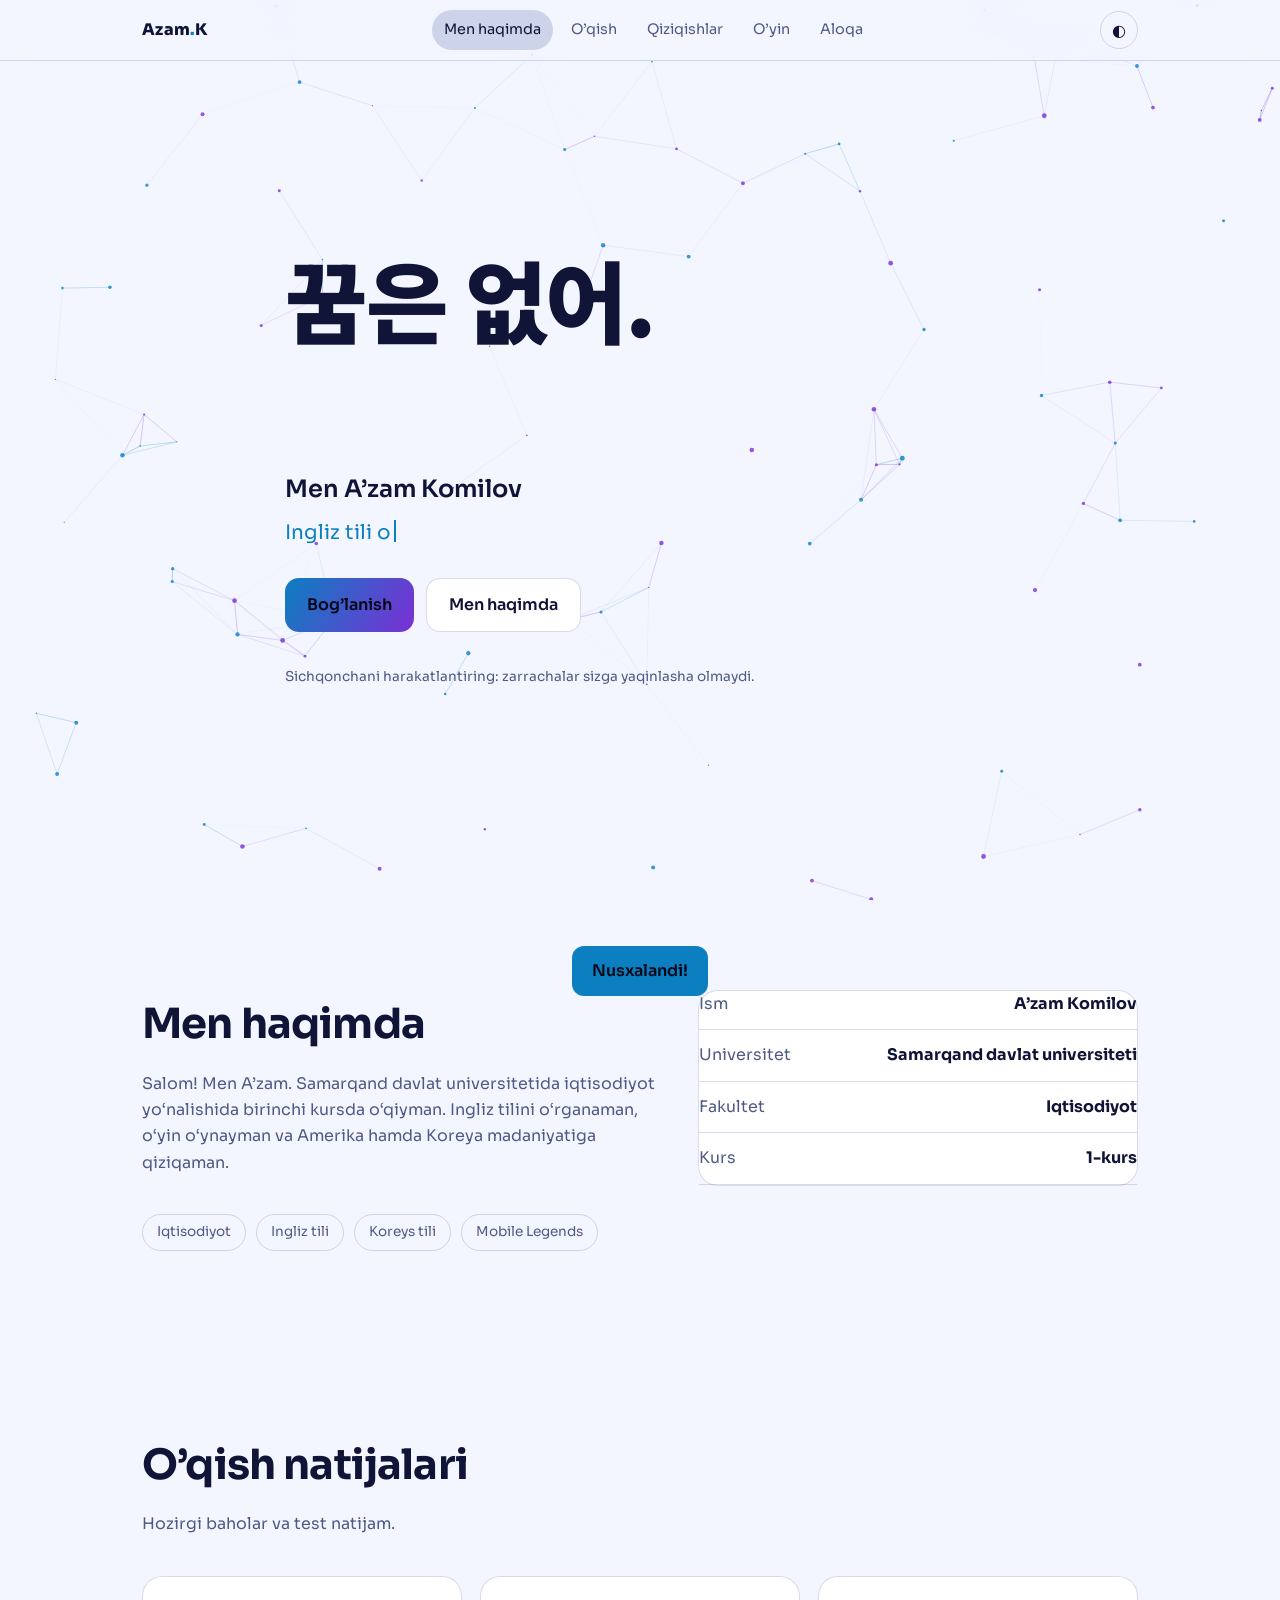
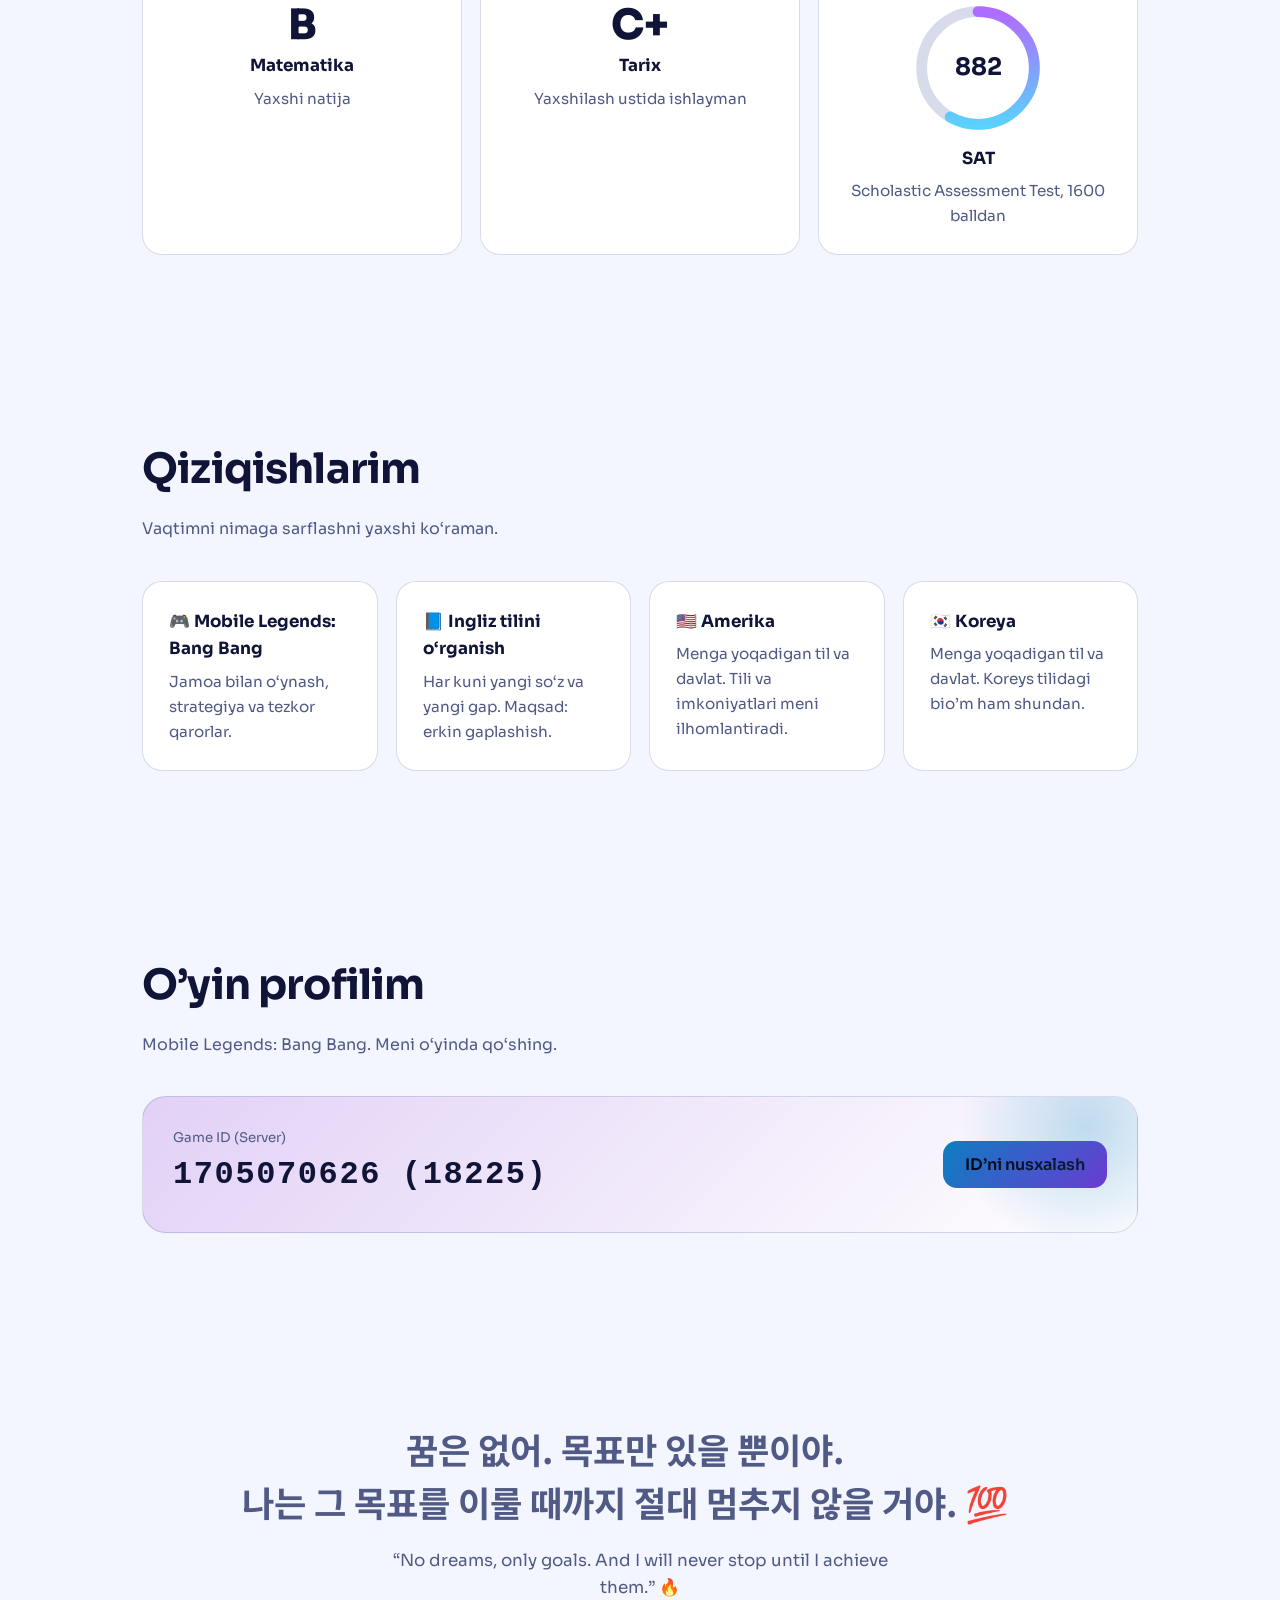
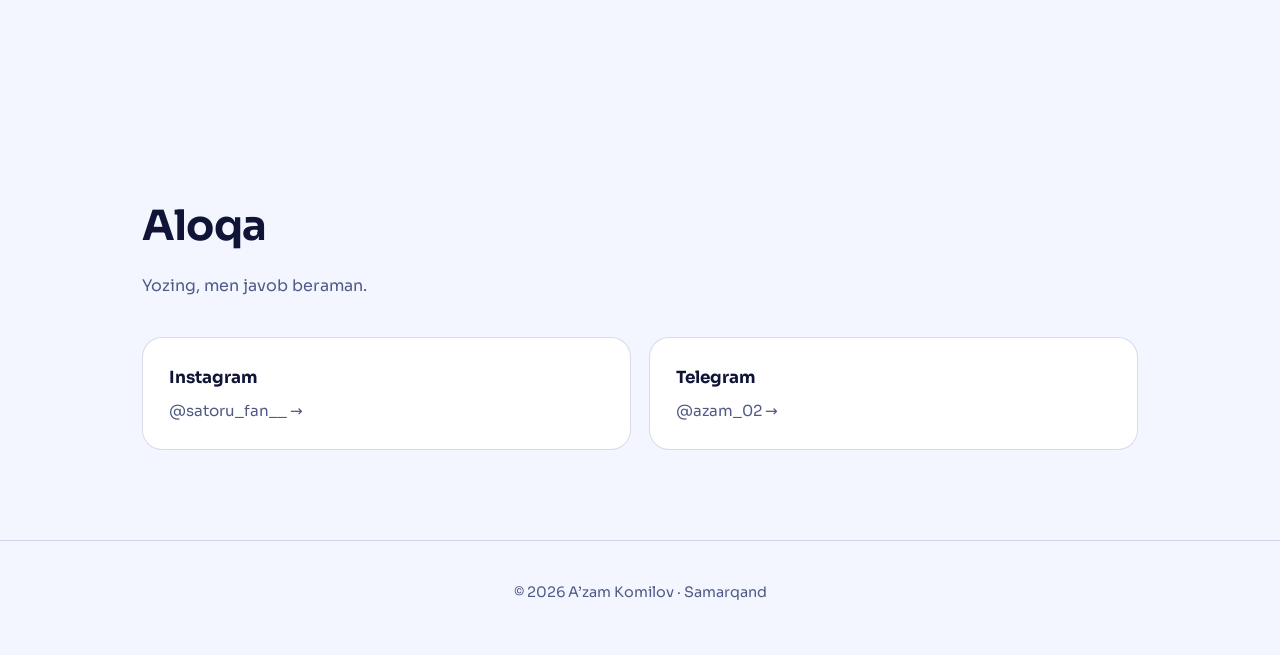
==== index.html @ aeefee1c "yangilandi" ====
<!DOCTYPE html>
<html lang="uz">
<head>
<meta charset="UTF-8">
<meta name="viewport" content="width=device-width, initial-scale=1, viewport-fit=cover">
<meta name="description" content="Portfolio website. Azam ismli shaxsh uchun">
<meta name="keywords" content="Azam uz, Azam, Portfolio.">
<meta name="author" content="Toirov Asadbek">
<title>A’zam Komilov</title>
<link href="https://fonts.googleapis.com/css2?family=Sora:wght@400;600;800&family=Noto+Sans+KR:wght@400;700;900&display=swap" rel="stylesheet">
<link rel="stylesheet" href="style.css">
</head>
<body>
<canvas id="bg" aria-hidden="true"></canvas>

<nav>
  <div class="wrap">
    <a href="#top" class="logo">Azam<i>.</i>K</a>
    <div class="links" id="links">
      <a href="#about">Men haqimda</a>
      <a href="#study">O’qish</a>
      <a href="#interests">Qiziqishlar</a>
      <a href="#game">O’yin</a>
      <a href="#contact">Aloqa</a>
    </div>
    <div>
      <button class="icon-btn" id="theme" aria-label="Mavzuni almashtirish">◐</button>
      <button class="icon-btn burger" id="burger" aria-label="Menyu">☰</button>
    </div>
  </div>
</nav>

<header id="top" class="hero">
  <div class="wrap">
    <h1 class="kr" id="krTitle" aria-label="꿈은 없어. 목표만 있을 뿐이야.">꿈은 없어.<br><span class="goal">목표만 있을 뿐이야.</span></h1>
    <p class="name">Men A’zam Komilov</p>
    <p class="typed" id="typed"></p>
    <div class="btns">
      <a class="btn main" href="#contact">Bog’lanish</a>
      <a class="btn" href="#about">Men haqimda</a>
    </div>
    <p class="hint">Sichqonchani harakatlantiring: zarrachalar sizga yaqinlasha olmaydi.</p>
  </div>
</header>

<main>
<section id="about">
  <div class="wrap about">
    <div class="rv">
      <h2>Men haqimda</h2>
      <p class="lead">Salom! Men A’zam. Samarqand davlat universitetida iqtisodiyot yo‘nalishida birinchi kursda o‘qiyman. Ingliz tilini o‘rganaman, o‘yin o‘ynayman va Amerika hamda Koreya madaniyatiga qiziqaman.</p>
      <div class="tags"><span class="tag">Iqtisodiyot</span><span class="tag">Ingliz tili</span><span class="tag">Koreys tili</span><span class="tag">Mobile Legends</span></div>
    </div>
    <ul class="facts card rv">
      <li><span>Ism</span><b>A’zam Komilov</b></li>
      <li><span>Universitet</span><b>Samarqand davlat universiteti</b></li>
      <li><span>Fakultet</span><b>Iqtisodiyot</b></li>
      <li><span>Kurs</span><b>1-kurs</b></li>
    </ul>
  </div>
</section>

<section id="study">
  <div class="wrap">
    <h2 class="rv">O’qish natijalari</h2>
    <p class="lead rv">Hozirgi baholar va test natijam.</p>
    <div class="grid">
      <div class="card tilt rv center"><div class="big">B</div><h3>Matematika</h3><p>Yaxshi natija</p></div>
      <div class="card tilt rv center"><div class="big">C+</div><h3>Tarix</h3><p>Yaxshilash ustida ishlayman</p></div>
      <div class="card tilt rv center">
        <div class="ring" id="ring" data-val="930" data-max="1600">
          <svg width="130" height="130" viewBox="0 0 120 120"><defs><linearGradient id="g"><stop offset="0" stop-color="#5ad1ff"/><stop offset="1" stop-color="#b06bff"/></linearGradient></defs><circle class="tr" cx="60" cy="60" r="52"/><circle class="pr" cx="60" cy="60" r="52"/></svg>
          <b id="satNum">0</b>
        </div>
        <h3>SAT</h3><p>Scholastic Assessment Test, 1600 balldan</p>
      </div>
    </div>
  </div>
</section>

<section id="interests">
  <div class="wrap">
    <h2 class="rv">Qiziqishlarim</h2>
    <p class="lead rv">Vaqtimni nimaga sarflashni yaxshi ko‘raman.</p>
    <div class="grid">
      <div class="card tilt rv"><h3>🎮 Mobile Legends: Bang Bang</h3><p>Jamoa bilan o‘ynash, strategiya va tezkor qarorlar.</p></div>
      <div class="card tilt rv"><h3>📘 Ingliz tilini o‘rganish</h3><p>Har kuni yangi so‘z va yangi gap. Maqsad: erkin gaplashish.</p></div>
      <div class="card tilt rv"><h3>🇺🇸 Amerika</h3><p>Menga yoqadigan til va davlat. Tili va imkoniyatlari meni ilhomlantiradi.</p></div>
      <div class="card tilt rv"><h3>🇰🇷 Koreya</h3><p>Menga yoqadigan til va davlat. Koreys tilidagi bio’m ham shundan.</p></div>
    </div>
  </div>
</section>

<section id="game">
  <div class="wrap">
    <h2 class="rv">O’yin profilim</h2>
    <p class="lead rv">Mobile Legends: Bang Bang. Meni o‘yinda qo‘shing.</p>
    <div class="game rv">
      <div><small>Game ID (Server)</small><code>1705070626 (18225)</code></div>
      <button class="btn main" id="copy">ID’ni nusxalash</button>
    </div>
  </div>
</section>

<section class="quote">
  <div class="wrap rv">
    <p class="kr">꿈은 없어. 목표만 있을 뿐이야.<br>나는 그 목표를 이룰 때까지 절대 멈추지 않을 거야. 💯</p>
    <p>“No dreams, only goals. And I will never stop until I achieve them.” 🔥</p>
  </div>
</section>

<section id="contact" class="contact">
  <div class="wrap">
    <h2 class="rv">Aloqa</h2>
    <p class="lead rv">Yozing, men javob beraman.</p>
    <div class="grid">
      <a class="card tilt rv" href="https://instagram.com/satoru_fan__" target="_blank" rel="noopener"><h3>Instagram</h3><p>@satoru_fan__ <span class="arrow">→</span></p></a>
      <a class="card tilt rv" href="https://t.me/azam_02" target="_blank" rel="noopener"><h3>Telegram</h3><p>@azam_02 <span class="arrow">→</span></p></a>
    </div>
  </div>
</section>
</main>

<footer>© 2026 A’zam Komilov · Samarqand</footer>
<div id="toast" role="status">Nusxalandi!</div>

<script src="script.js"></script>
</body>
</html>
---- style.css ----
:root{
  --bg:#07081a; --surface:#10122b; --line:rgba(140,170,255,.18);
  --text:#eef2ff; --muted:#9aa3c7; --eye:#5ad1ff; --purple:#b06bff;
  --font:'Sora',system-ui,-apple-system,'Segoe UI',sans-serif;
  --kr:'Noto Sans KR','Malgun Gothic','Apple SD Gothic Neo',sans-serif;
}
@media (prefers-color-scheme:light){
  :root:not([data-theme="dark"]){--bg:#f3f6ff;--surface:#ffffff;--line:rgba(40,60,140,.18);--text:#101437;--muted:#505a85;--eye:#0b7fc0;--purple:#7b2fd6}
}
:root[data-theme="light"]{--bg:#f3f6ff;--surface:#ffffff;--line:rgba(40,60,140,.18);--text:#101437;--muted:#505a85;--eye:#0b7fc0;--purple:#7b2fd6}
:root{box-sizing:border-box;padding-top:env(safe-area-inset-top,0px);padding-bottom:env(safe-area-inset-bottom,0px)}
html{scroll-behavior:smooth;scroll-padding-top:calc(env(safe-area-inset-top,0px) + 70px)}
*,*::before,*::after{box-sizing:inherit}
body{margin:0;background:var(--bg);color:var(--text);font-family:var(--font);line-height:1.65;overflow-x:hidden}
a{color:inherit;text-decoration:none}
:focus-visible{outline:2px solid var(--eye);outline-offset:3px}
#bg{position:fixed;inset:0;width:100%;height:100%;z-index:0;pointer-events:none}
main,header,footer{position:relative;z-index:1}
.wrap{max-width:1040px;margin:0 auto;padding:0 22px}

/* nav */
body::before{content:"";position:fixed;inset:0 0 auto;height:env(safe-area-inset-top,0px);background:var(--bg);z-index:19}
nav{position:fixed;top:env(safe-area-inset-top,0px);left:0;right:0;z-index:20;backdrop-filter:blur(14px);background:color-mix(in srgb,var(--bg) 70%,transparent);border-bottom:1px solid var(--line)}
nav .wrap{display:flex;align-items:center;justify-content:space-between;height:60px}
.logo{font-weight:800;letter-spacing:.02em}
.logo i{font-style:normal;color:var(--eye)}
.links{display:flex;gap:6px;align-items:center}
.links a{padding:8px 12px;border-radius:99px;color:var(--muted);font-size:.9rem;transition:.25s}
.links a:hover,.links a.on{color:var(--text);background:var(--line)}
.icon-btn{border:1px solid var(--line);background:transparent;color:var(--text);border-radius:99px;width:38px;height:38px;cursor:pointer;font-size:1rem}
.burger{display:none}
@media(max-width:760px){
  .burger{display:inline-block}
  .links{position:absolute;top:60px;left:0;right:0;flex-direction:column;align-items:stretch;padding:10px 22px 18px;background:var(--bg);border-bottom:1px solid var(--line);transform:translateY(-130%);transition:transform .35s ease;z-index:-1}
  .links.open{transform:none}
  .links a{padding:12px}
}

/* hero */
.hero{min-height:100svh;display:grid;align-items:center;padding:110px 0 60px}
.hero .kr{font-family:var(--kr);font-weight:900;font-size:clamp(2.2rem,8.5vw,5.6rem);line-height:1.12;margin:0 0 22px;letter-spacing:-.02em}
.hero .kr span{display:inline-block;opacity:0;transform:translateY(40px) rotate(6deg);animation:drop .8s cubic-bezier(.2,.8,.2,1) forwards}
@keyframes drop{to{opacity:1;transform:none}}
.kr .goal{background:linear-gradient(90deg,var(--eye),var(--purple));-webkit-background-clip:text;background-clip:text;color:transparent}
.name{font-size:clamp(1.1rem,3vw,1.5rem);font-weight:600;margin:0}
.typed{color:var(--eye);min-height:1.8em;font-size:clamp(1rem,2.6vw,1.25rem);margin:6px 0 26px}
.typed::after{content:"";display:inline-block;width:2px;height:1.1em;background:var(--eye);margin-left:3px;vertical-align:-3px;animation:blink 1s steps(1) infinite}
@keyframes blink{50%{opacity:0}}
.btns{display:flex;flex-wrap:wrap;gap:12px}
.btn{display:inline-flex;align-items:center;gap:8px;padding:13px 22px;border-radius:14px;font-weight:600;border:1px solid var(--line);transition:transform .25s,box-shadow .25s;cursor:pointer;font-family:inherit;font-size:1rem;color:var(--text);background:var(--surface)}
.btn.main{background:linear-gradient(120deg,var(--eye),var(--purple));color:#07081a;border:0}
.btn:hover{transform:translateY(-3px);box-shadow:0 10px 30px -8px var(--purple)}
.hint{margin-top:34px;color:var(--muted);font-size:.85rem}

/* sections */
section{padding:90px 0}
h2{font-size:clamp(1.7rem,4.5vw,2.6rem);margin:0 0 12px;letter-spacing:-.02em}
.lead{color:var(--muted);max-width:60ch;margin:0 0 38px}
.grid{display:grid;gap:18px;grid-template-columns:repeat(auto-fit,minmax(230px,1fr))}
.card{background:var(--surface);border:1px solid var(--line);border-radius:20px;padding:26px;transition:transform .15s ease,border-color .3s;transform-style:preserve-3d}
.card:hover{border-color:var(--eye)}
.card h3{margin:0 0 6px;font-size:1.05rem}
.card p{margin:0;color:var(--muted);font-size:.95rem}
.big{font-size:2.6rem;font-weight:800;line-height:1.1;margin-bottom:4px}
.ring{width:130px;height:130px;position:relative;margin:0 auto 12px}
.ring svg{transform:rotate(-90deg)}
.ring circle{fill:none;stroke-width:10;stroke-linecap:round}
.ring .tr{stroke:var(--line)}
.ring .pr{stroke:url(#g);stroke-dasharray:326.7;stroke-dashoffset:326.7;transition:stroke-dashoffset 1.8s cubic-bezier(.2,.8,.2,1)}
.ring b{position:absolute;inset:0;display:grid;place-items:center;font-size:1.5rem}
.center{text-align:center}

.about{display:grid;gap:28px;grid-template-columns:1.2fr 1fr;align-items:start}
@media(max-width:820px){.about{grid-template-columns:1fr}}
.facts{list-style:none;padding:0;margin:0;display:grid;gap:12px}
.facts li{display:flex;justify-content:space-between;gap:14px;padding-bottom:12px;border-bottom:1px solid var(--line)}
.facts span{color:var(--muted)}
.facts b{text-align:right}

.tags{display:flex;flex-wrap:wrap;gap:10px;margin-top:14px}
.tag{padding:6px 14px;border-radius:99px;border:1px solid var(--line);font-size:.85rem;color:var(--muted)}

/* game id */
.game{display:flex;flex-wrap:wrap;align-items:center;justify-content:space-between;gap:18px;background:linear-gradient(135deg,color-mix(in srgb,var(--purple) 22%,var(--surface)),var(--surface));border:1px solid var(--line);border-radius:24px;padding:30px;position:relative;overflow:hidden}
.game::after{content:"";position:absolute;width:260px;height:260px;right:-80px;top:-100px;border-radius:50%;background:radial-gradient(circle,var(--eye),transparent 70%);opacity:.25;animation:pulse 4s ease-in-out infinite}
@keyframes pulse{50%{transform:scale(1.25);opacity:.4}}
.game code{font-size:clamp(1.3rem,4vw,2rem);font-weight:800;letter-spacing:.05em}
.game small{color:var(--muted);display:block}

/* quote */
.quote{text-align:center;padding:100px 0}
.quote .kr{font-family:var(--kr);font-size:clamp(1.3rem,4vw,2.2rem);font-weight:700;line-height:1.5;margin:0 0 18px}
.quote p{color:var(--muted);max-width:46ch;margin:0 auto;font-size:1.05rem}

/* contact */
.contact a.card{display:block}
.contact .arrow{display:inline-block;transition:transform .25s}
.contact a.card:hover .arrow{transform:translateX(6px)}
footer{padding:40px 0 50px;text-align:center;color:var(--muted);font-size:.9rem;border-top:1px solid var(--line)}

/* reveal */
.rv{opacity:0;transform:translateY(26px);transition:opacity .8s ease,transform .8s ease}
.rv.in{opacity:1;transform:none}
#toast{position:fixed;left:50%;bottom:calc(24px + env(safe-area-inset-bottom,0px));transform:translate(-50%,120px);background:var(--eye);color:#07081a;padding:12px 20px;border-radius:12px;font-weight:600;transition:transform .35s;z-index:30}
#toast.show{transform:translate(-50%,0)}
@media(prefers-reduced-motion:reduce){*{animation:none!important;transition:none!important}.rv,.hero .kr span{opacity:1;transform:none}}
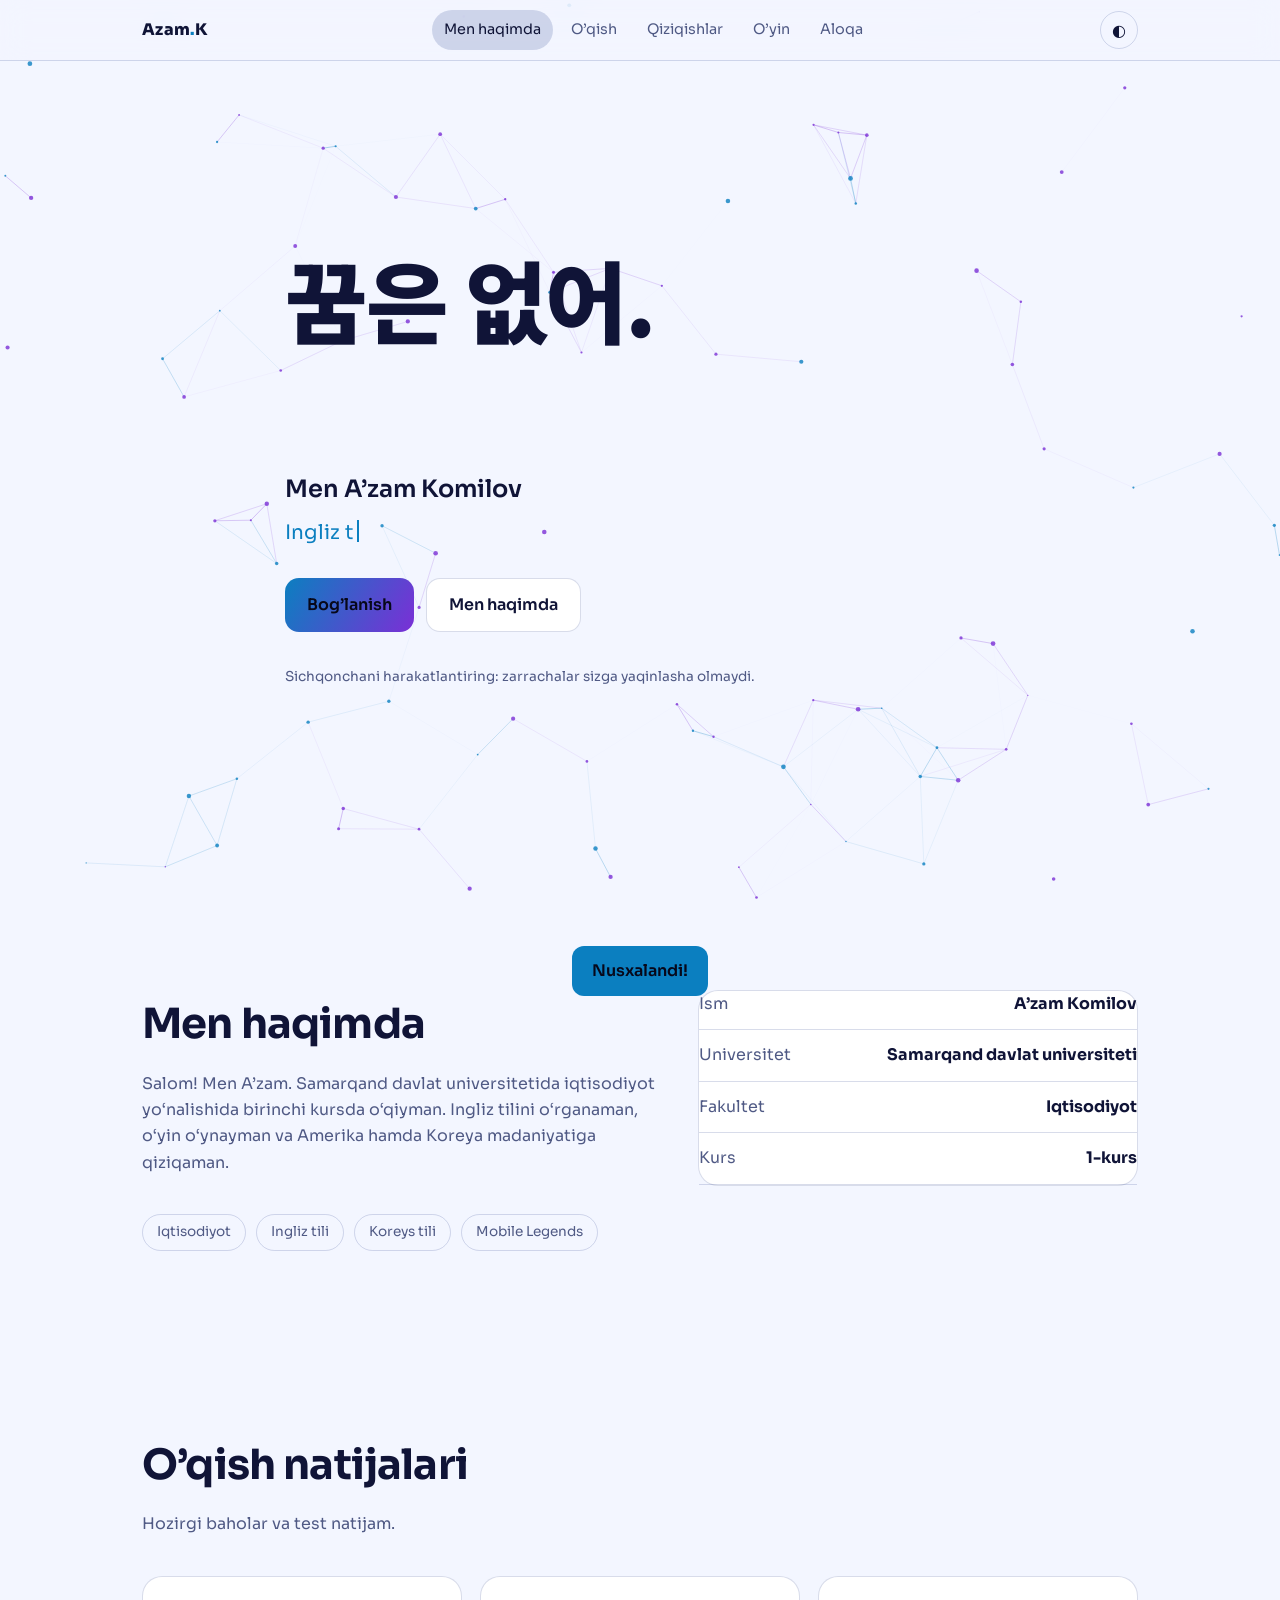
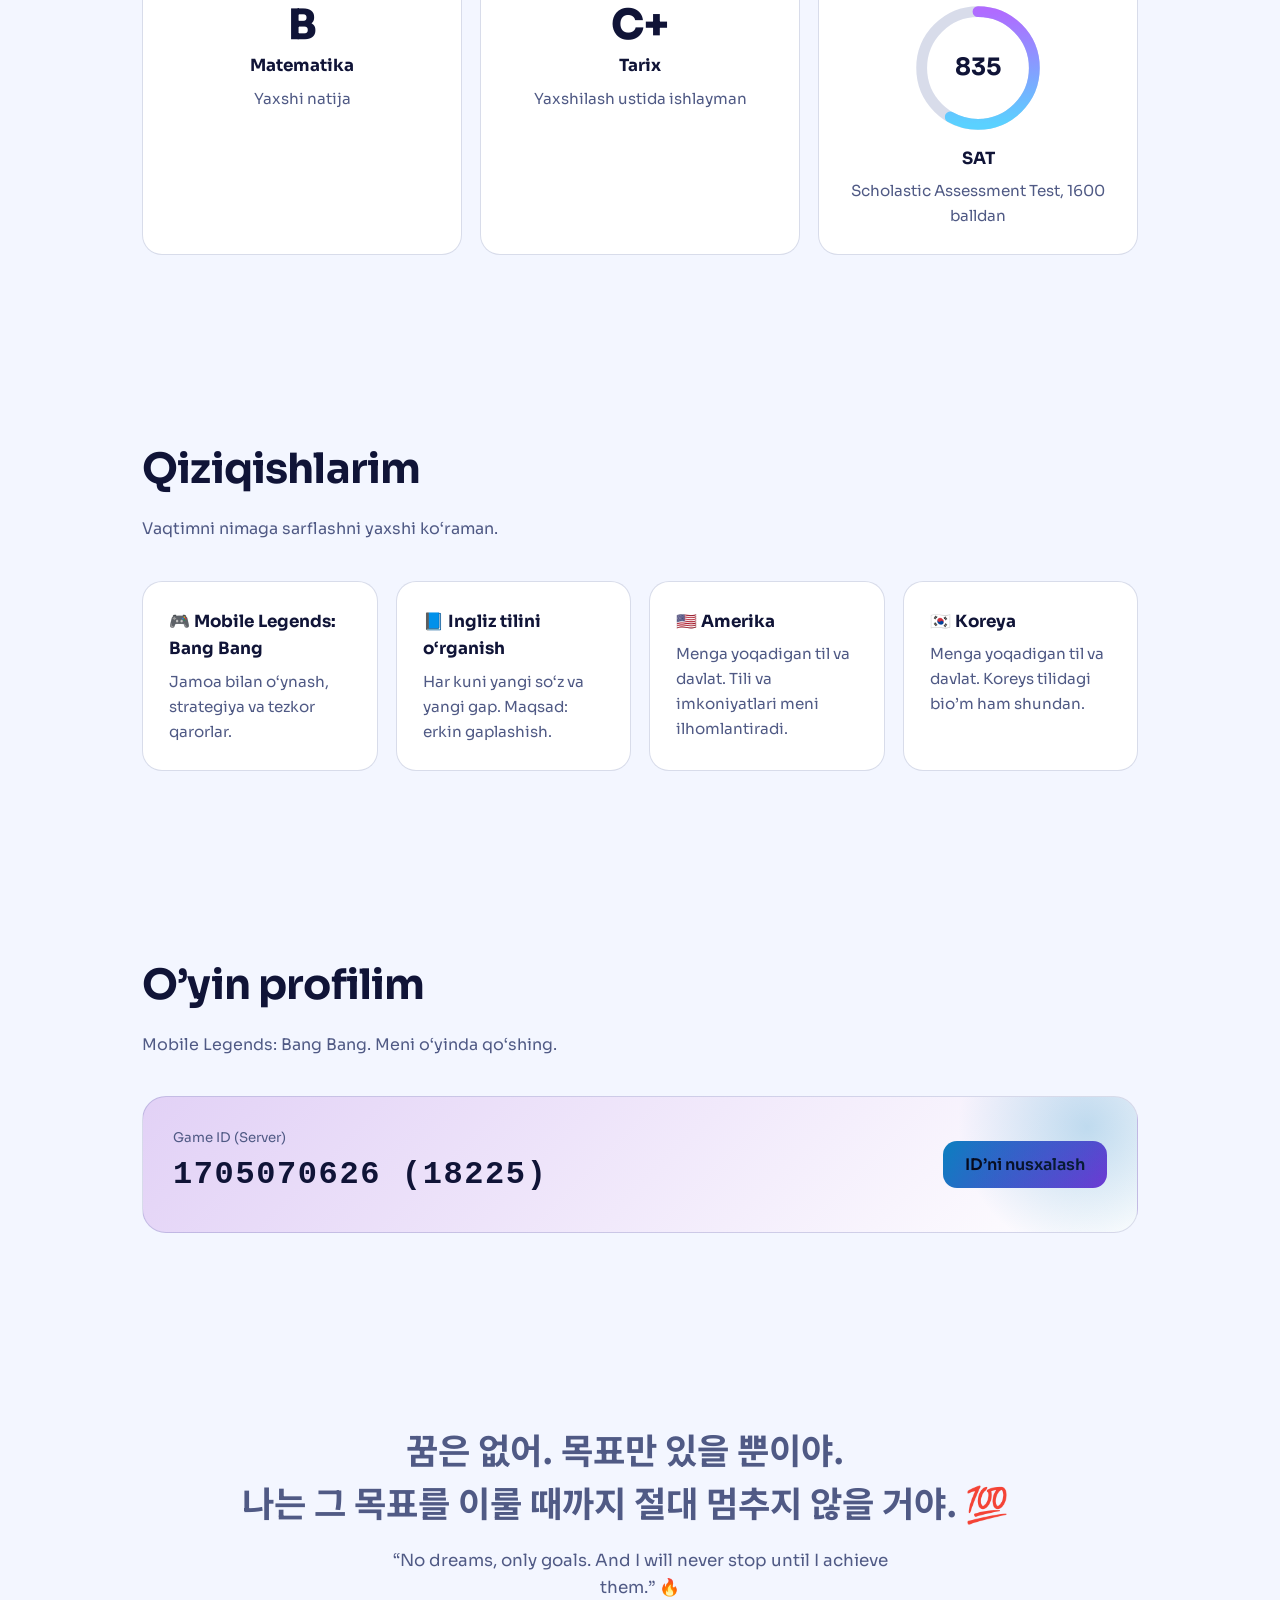
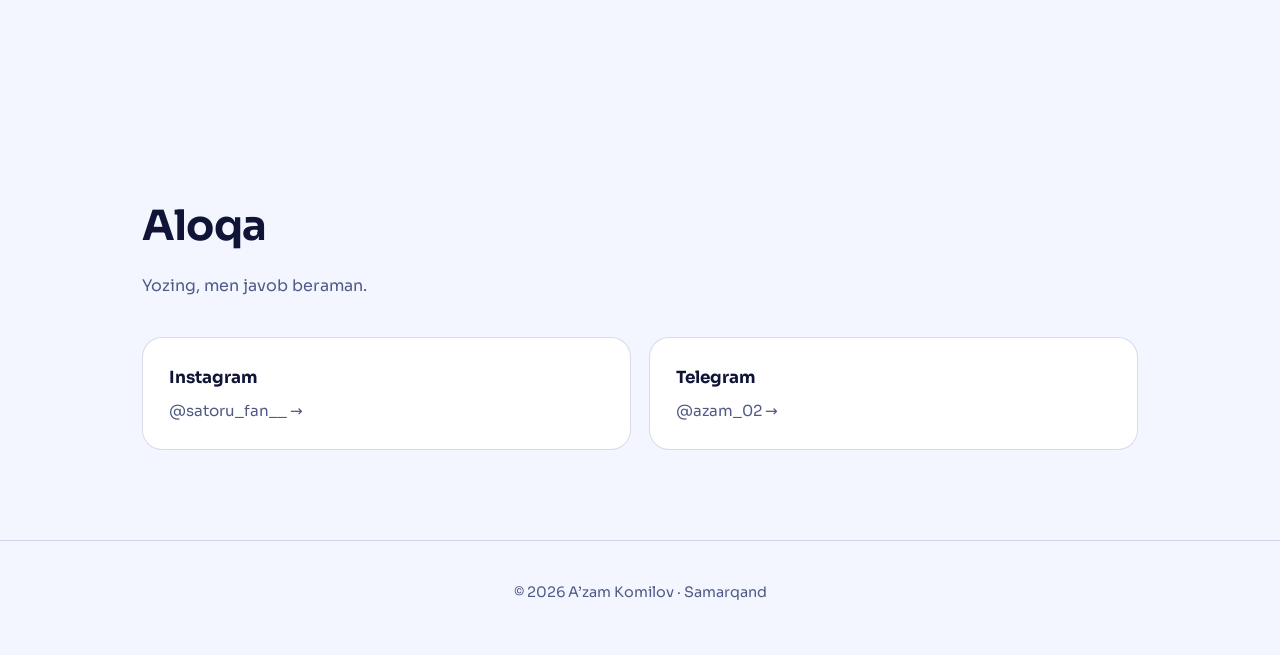
==== commit 06fe3b23: "yangilandi" ====
--- a/index.html
+++ b/index.html
@@ -5,6 +5,7 @@
 <meta name="viewport" content="width=device-width, initial-scale=1, viewport-fit=cover">
 <meta name="description" content="Portfolio website. Azam ismli shaxsh uchun">
 <meta name="keywords" content="Azam uz, Azam, Portfolio.">
+<meta name="google-site-verification" content="-VBVeB_8G8NqirorMm0_WTSIdQsHrlG4VmiAOa0Yf0U" />
 <meta name="author" content="Toirov Asadbek">
 <title>A’zam Komilov</title>
 <link href="https://fonts.googleapis.com/css2?family=Sora:wght@400;600;800&family=Noto+Sans+KR:wght@400;700;900&display=swap" rel="stylesheet">
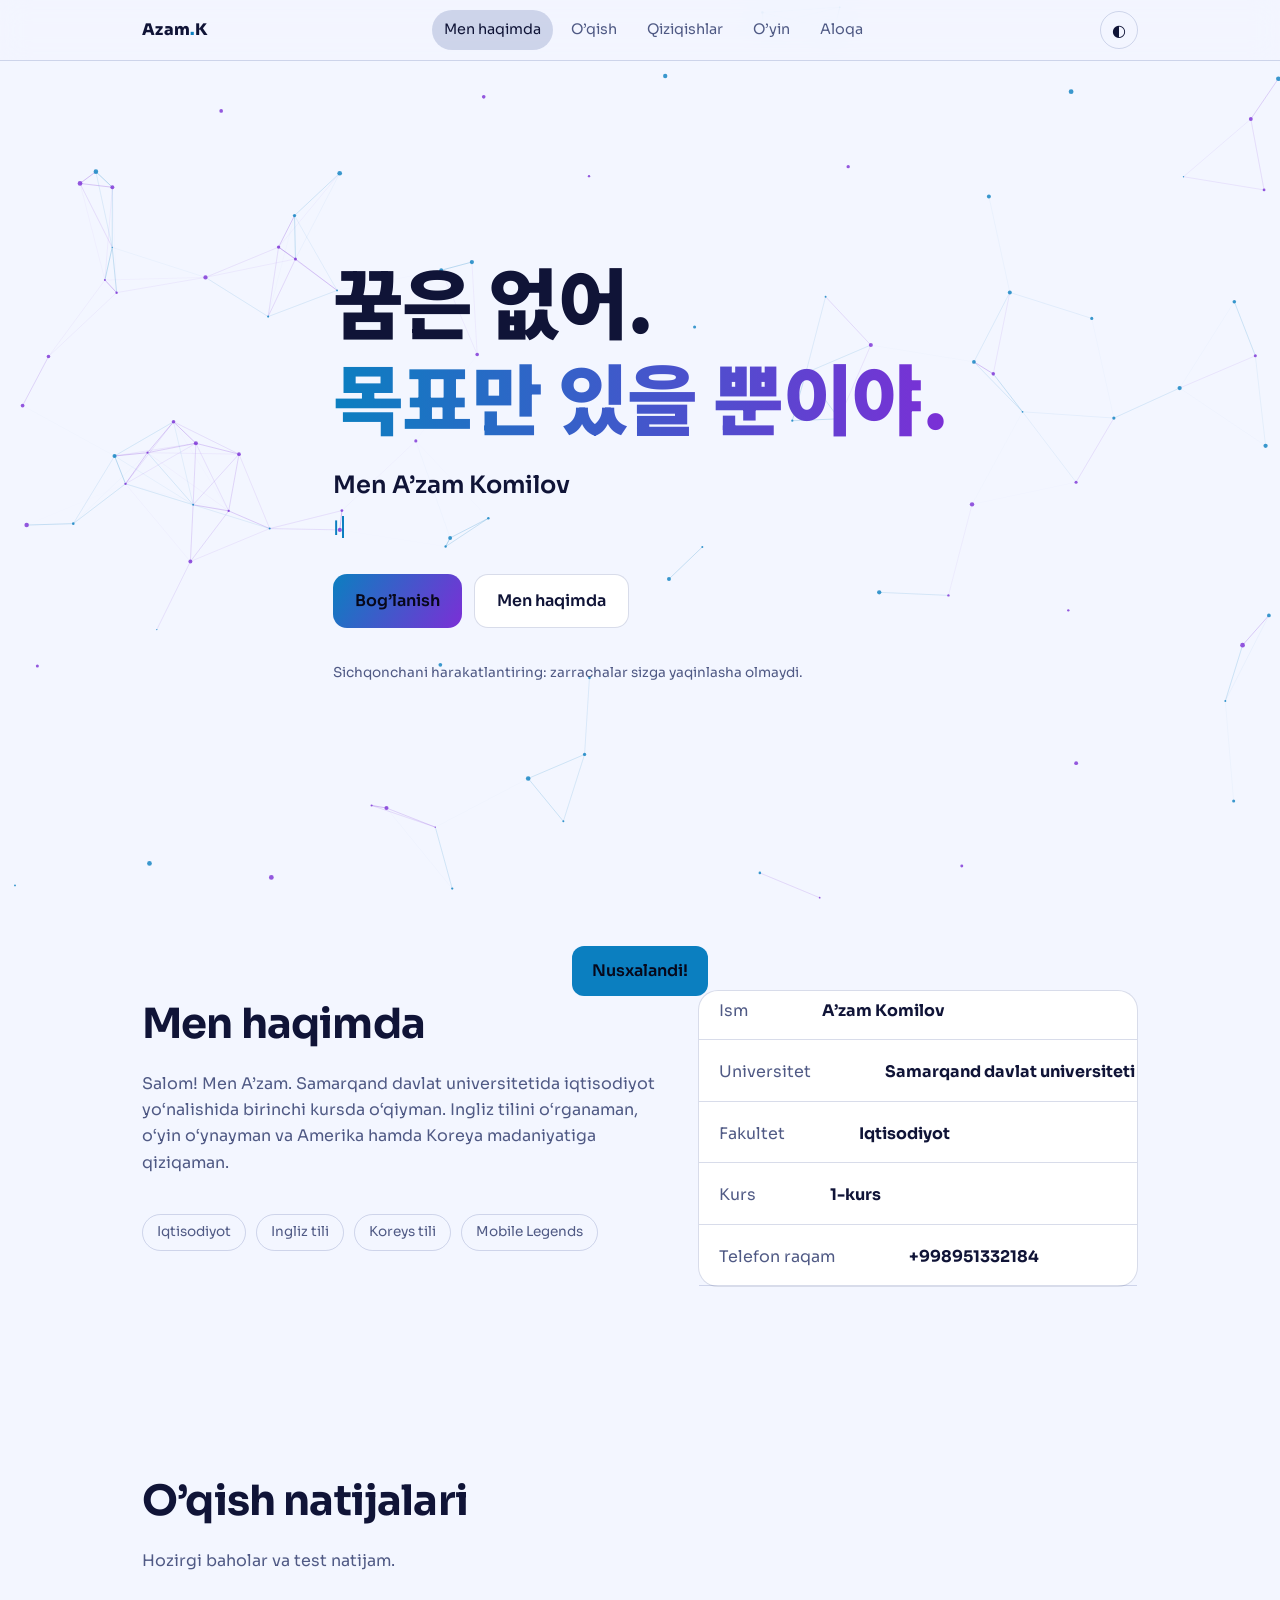
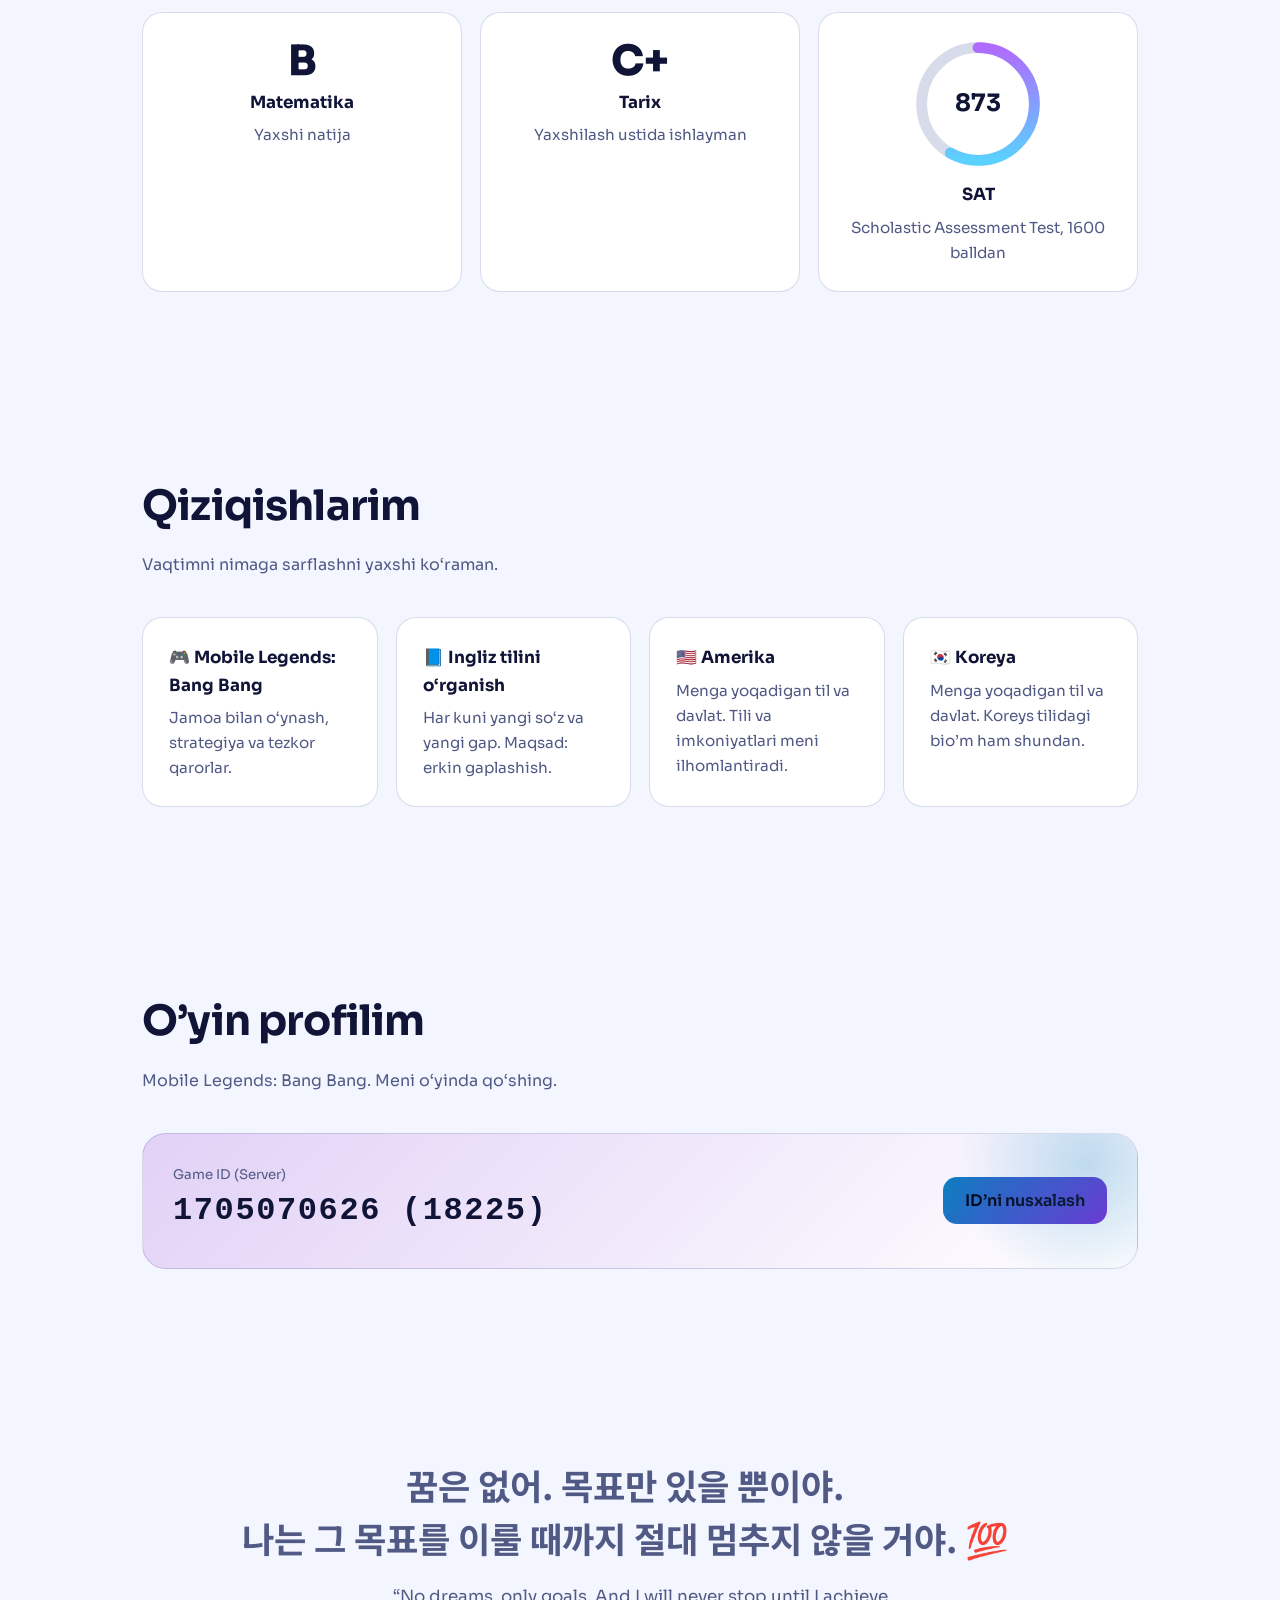
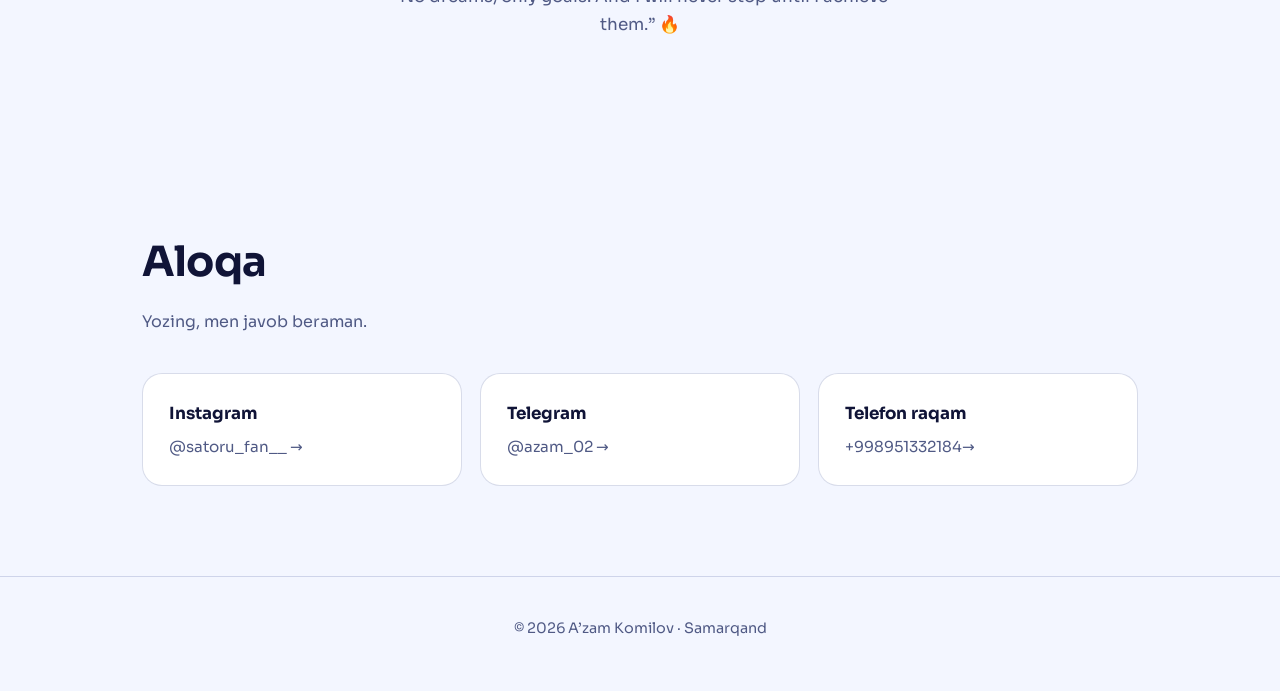
==== commit 1580dd00: "web" ====
--- a/index.html
+++ b/index.html
@@ -57,6 +57,7 @@
       <li><span>Universitet</span><b>Samarqand davlat universiteti</b></li>
       <li><span>Fakultet</span><b>Iqtisodiyot</b></li>
       <li><span>Kurs</span><b>1-kurs</b></li>
+      <li><span>Telefon raqam</span><b>+998951332184</b></li>
     </ul>
   </div>
 </section>
@@ -117,6 +118,10 @@
     <div class="grid">
       <a class="card tilt rv" href="https://instagram.com/satoru_fan__" target="_blank" rel="noopener"><h3>Instagram</h3><p>@satoru_fan__ <span class="arrow">→</span></p></a>
       <a class="card tilt rv" href="https://t.me/azam_02" target="_blank" rel="noopener"><h3>Telegram</h3><p>@azam_02 <span class="arrow">→</span></p></a>
+      <a class="card tilt rv" href="tel:+998951332184">
+     <h3>Telefon raqam</h3>
+     <p>+998951332184<span class="arrow">→</span></p>
+</a>
     </div>
   </div>
 </section>
--- a/style.css
+++ b/style.css
@@ -1,106 +1,571 @@
-:root{
-  --bg:#07081a; --surface:#10122b; --line:rgba(140,170,255,.18);
-  --text:#eef2ff; --muted:#9aa3c7; --eye:#5ad1ff; --purple:#b06bff;
-  --font:'Sora',system-ui,-apple-system,'Segoe UI',sans-serif;
-  --kr:'Noto Sans KR','Malgun Gothic','Apple SD Gothic Neo',sans-serif;
-}
-@media (prefers-color-scheme:light){
-  :root:not([data-theme="dark"]){--bg:#f3f6ff;--surface:#ffffff;--line:rgba(40,60,140,.18);--text:#101437;--muted:#505a85;--eye:#0b7fc0;--purple:#7b2fd6}
-}
-:root[data-theme="light"]{--bg:#f3f6ff;--surface:#ffffff;--line:rgba(40,60,140,.18);--text:#101437;--muted:#505a85;--eye:#0b7fc0;--purple:#7b2fd6}
-:root{box-sizing:border-box;padding-top:env(safe-area-inset-top,0px);padding-bottom:env(safe-area-inset-bottom,0px)}
-html{scroll-behavior:smooth;scroll-padding-top:calc(env(safe-area-inset-top,0px) + 70px)}
-*,*::before,*::after{box-sizing:inherit}
-body{margin:0;background:var(--bg);color:var(--text);font-family:var(--font);line-height:1.65;overflow-x:hidden}
-a{color:inherit;text-decoration:none}
-:focus-visible{outline:2px solid var(--eye);outline-offset:3px}
-#bg{position:fixed;inset:0;width:100%;height:100%;z-index:0;pointer-events:none}
-main,header,footer{position:relative;z-index:1}
-.wrap{max-width:1040px;margin:0 auto;padding:0 22px}
+:root {
+  --bg: #07081a; 
+  --surface: #10122b; 
+  --line: rgba(140, 170, 255, .18);
+  --text: #eef2ff; 
+  --muted: #9aa3c7; 
+  --eye: #5ad1ff; 
+  --purple: #b06bff;
+  --font: 'Sora', system-ui, -apple-system, 'Segoe UI', sans-serif;
+  --kr: 'Noto Sans KR', 'Malgun Gothic', 'Apple SD Gothic Neo', sans-serif;
+}
+
+@media (prefers-color-scheme: light) {
+  :root:not([data-theme="dark"]) {
+    --bg: #f3f6ff;
+    --surface: #ffffff;
+    --line: rgba(40, 60, 140, .18);
+    --text: #101437;
+    --muted: #505a85;
+    --eye: #0b7fc0;
+    --purple: #7b2fd6;
+  }
+}
+
+:root[data-theme="light"] {
+  --bg: #f3f6ff;
+  --surface: #ffffff;
+  --line: rgba(40, 60, 140, .18);
+  --text: #101437;
+  --muted: #505a85;
+  --eye: #0b7fc0;
+  --purple: #7b2fd6;
+}
+
+:root {
+  box-sizing: border-box;
+  padding-top: env(safe-area-inset-top, 0px);
+  padding-bottom: env(safe-area-inset-bottom, 0px);
+}
+
+html {
+  scroll-behavior: smooth;
+  scroll-padding-top: calc(env(safe-area-inset-top, 0px) + 70px);
+}
+
+*, *::before, *::after {
+  box-sizing: inherit;
+}
+
+body {
+  margin: 0;
+  background: var(--bg);
+  color: var(--text);
+  font-family: var(--font);
+  line-height: 1.65;
+  overflow-x: hidden;
+}
+
+a {
+  color: inherit;
+  text-decoration: none;
+}
+
+:focus-visible {
+  outline: 2px solid var(--eye);
+  outline-offset: 3px;
+}
+
+#bg {
+  position: fixed;
+  inset: 0;
+  width: 100%;
+  height: 100%;
+  z-index: 0;
+  pointer-events: none;
+}
+
+main, header, footer {
+  position: relative;
+  z-index: 1;
+}
+
+.wrap {
+  max-width: 1040px;
+  margin: 0 auto;
+  padding: 0 22px;
+}
 
 /* nav */
-body::before{content:"";position:fixed;inset:0 0 auto;height:env(safe-area-inset-top,0px);background:var(--bg);z-index:19}
-nav{position:fixed;top:env(safe-area-inset-top,0px);left:0;right:0;z-index:20;backdrop-filter:blur(14px);background:color-mix(in srgb,var(--bg) 70%,transparent);border-bottom:1px solid var(--line)}
-nav .wrap{display:flex;align-items:center;justify-content:space-between;height:60px}
-.logo{font-weight:800;letter-spacing:.02em}
-.logo i{font-style:normal;color:var(--eye)}
-.links{display:flex;gap:6px;align-items:center}
-.links a{padding:8px 12px;border-radius:99px;color:var(--muted);font-size:.9rem;transition:.25s}
-.links a:hover,.links a.on{color:var(--text);background:var(--line)}
-.icon-btn{border:1px solid var(--line);background:transparent;color:var(--text);border-radius:99px;width:38px;height:38px;cursor:pointer;font-size:1rem}
-.burger{display:none}
-@media(max-width:760px){
-  .burger{display:inline-block}
-  .links{position:absolute;top:60px;left:0;right:0;flex-direction:column;align-items:stretch;padding:10px 22px 18px;background:var(--bg);border-bottom:1px solid var(--line);transform:translateY(-130%);transition:transform .35s ease;z-index:-1}
-  .links.open{transform:none}
-  .links a{padding:12px}
+body::before {
+  content: "";
+  position: fixed;
+  inset: 0 0 auto;
+  height: env(safe-area-inset-top, 0px);
+  background: var(--bg);
+  z-index: 19;
+}
+
+nav {
+  position: fixed;
+  top: env(safe-area-inset-top, 0px);
+  left: 0;
+  right: 0;
+  z-index: 20;
+  backdrop-filter: blur(14px);
+  background: color-mix(in srgb, var(--bg) 70%, transparent);
+  border-bottom: 1px solid var(--line);
+}
+
+nav .wrap {
+  display: flex;
+  align-items: center;
+  justify-content: space-between;
+  height: 60px;
+}
+
+.logo {
+  font-weight: 800;
+  letter-spacing: .02em;
+}
+
+.logo i {
+  font-style: normal;
+  color: var(--eye);
+}
+
+.links {
+  display: flex;
+  gap: 6px;
+  align-items: center;
+}
+
+.links a {
+  padding: 8px 12px;
+  border-radius: 99px;
+  color: var(--muted);
+  font-size: .9rem;
+  transition: .25s;
+}
+
+.links a:hover, .links a.on {
+  color: var(--text);
+  background: var(--line);
+}
+
+.icon-btn {
+  border: 1px solid var(--line);
+  background: transparent;
+  color: var(--text);
+  border-radius: 99px;
+  width: 38px;
+  height: 38px;
+  cursor: pointer;
+  font-size: 1rem;
+}
+
+.burger {
+  display: none;
+}
+
+@media (max-width: 760px) {
+  .burger {
+    display: inline-block;
+  }
+  .links {
+    position: absolute;
+    top: 60px;
+    left: 0;
+    right: 0;
+    flex-direction: column;
+    align-items: stretch;
+    padding: 10px 22px 18px;
+    background: var(--bg);
+    border-bottom: 1px solid var(--line);
+    transform: translateY(-130%);
+    transition: transform .35s ease;
+    z-index: -1;
+  }
+  .links.open {
+    transform: none;
+  }
+  .links a {
+    padding: 12px;
+  }
 }
 
 /* hero */
-.hero{min-height:100svh;display:grid;align-items:center;padding:110px 0 60px}
-.hero .kr{font-family:var(--kr);font-weight:900;font-size:clamp(2.2rem,8.5vw,5.6rem);line-height:1.12;margin:0 0 22px;letter-spacing:-.02em}
-.hero .kr span{display:inline-block;opacity:0;transform:translateY(40px) rotate(6deg);animation:drop .8s cubic-bezier(.2,.8,.2,1) forwards}
-@keyframes drop{to{opacity:1;transform:none}}
-.kr .goal{background:linear-gradient(90deg,var(--eye),var(--purple));-webkit-background-clip:text;background-clip:text;color:transparent}
-.name{font-size:clamp(1.1rem,3vw,1.5rem);font-weight:600;margin:0}
-.typed{color:var(--eye);min-height:1.8em;font-size:clamp(1rem,2.6vw,1.25rem);margin:6px 0 26px}
-.typed::after{content:"";display:inline-block;width:2px;height:1.1em;background:var(--eye);margin-left:3px;vertical-align:-3px;animation:blink 1s steps(1) infinite}
-@keyframes blink{50%{opacity:0}}
-.btns{display:flex;flex-wrap:wrap;gap:12px}
-.btn{display:inline-flex;align-items:center;gap:8px;padding:13px 22px;border-radius:14px;font-weight:600;border:1px solid var(--line);transition:transform .25s,box-shadow .25s;cursor:pointer;font-family:inherit;font-size:1rem;color:var(--text);background:var(--surface)}
-.btn.main{background:linear-gradient(120deg,var(--eye),var(--purple));color:#07081a;border:0}
-.btn:hover{transform:translateY(-3px);box-shadow:0 10px 30px -8px var(--purple)}
-.hint{margin-top:34px;color:var(--muted);font-size:.85rem}
+.hero {
+  min-height: 100svh;
+  display: grid;
+  align-items: center;
+  padding: 110px 0 60px;
+}
+
+.hero .kr {
+  font-family: var(--kr);
+  font-weight: 900;
+  font-size: clamp(2rem, 7.5vw, 4.8rem); /* Mobil ekranlar uchun o'lchamini biroz moslashtirdik */
+  line-height: 1.25; /* Qatorlar bir-biriga yopishib qolmasligi uchun orasini ochdik */
+  margin: 0 0 22px;
+  letter-spacing: -.02em;
+}
+
+.hero .kr span {
+  display: inline-block;
+  opacity: 0;
+  transform: translateY(25px); /* Qiyshayishni (rotate) olib tashladik, faqat pastdan tepaga chiqadi */
+  animation: drop .8s cubic-bezier(.2, .8, .2, 1) forwards;
+}
+
+@keyframes drop {
+  to {
+    opacity: 1;
+    transform: none;
+  }
+}
+
+.kr .goal {
+  background: linear-gradient(90deg, var(--eye), var(--purple));
+  -webkit-background-clip: text;
+  background-clip: text;
+  color: transparent;
+  display: inline-block; /* Gradient to'g'ri yotishi uchun */
+}
+
+.name {
+  font-size: clamp(1.1rem, 3vw, 1.5rem);
+  font-weight: 600;
+  margin: 0;
+}
+
+.typed {
+  color: var(--eye);
+  min-height: 1.8em;
+  font-size: clamp(1rem, 2.6vw, 1.25rem);
+  margin: 6px 0 26px;
+}
+
+.typed::after {
+  content: "";
+  display: inline-block;
+  width: 2px;
+  height: 1.1em;
+  background: var(--eye);
+  margin-left: 3px;
+  vertical-align: -3px;
+  animation: blink 1s steps(1) infinite;
+}
+
+@keyframes blink {
+  50% {
+    opacity: 0;
+  }
+}
+
+.btns {
+  display: flex;
+  flex-wrap: wrap;
+  gap: 12px;
+}
+
+.btn {
+  display: inline-flex;
+  align-items: center;
+  gap: 8px;
+  padding: 13px 22px;
+  border-radius: 14px;
+  font-weight: 600;
+  border: 1px solid var(--line);
+  transition: transform .25s, box-shadow .25s;
+  cursor: pointer;
+  font-family: inherit;
+  font-size: 1rem;
+  color: var(--text);
+  background: var(--surface);
+}
+
+.btn.main {
+  background: linear-gradient(120deg, var(--eye), var(--purple));
+  color: #07081a;
+  border: 0;
+}
+
+.btn:hover {
+  transform: translateY(-3px);
+  box-shadow: 0 10px 30px -8px var(--purple);
+}
+
+.hint {
+  margin-top: 34px;
+  color: var(--muted);
+  font-size: .85rem;
+}
 
 /* sections */
-section{padding:90px 0}
-h2{font-size:clamp(1.7rem,4.5vw,2.6rem);margin:0 0 12px;letter-spacing:-.02em}
-.lead{color:var(--muted);max-width:60ch;margin:0 0 38px}
-.grid{display:grid;gap:18px;grid-template-columns:repeat(auto-fit,minmax(230px,1fr))}
-.card{background:var(--surface);border:1px solid var(--line);border-radius:20px;padding:26px;transition:transform .15s ease,border-color .3s;transform-style:preserve-3d}
-.card:hover{border-color:var(--eye)}
-.card h3{margin:0 0 6px;font-size:1.05rem}
-.card p{margin:0;color:var(--muted);font-size:.95rem}
-.big{font-size:2.6rem;font-weight:800;line-height:1.1;margin-bottom:4px}
-.ring{width:130px;height:130px;position:relative;margin:0 auto 12px}
-.ring svg{transform:rotate(-90deg)}
-.ring circle{fill:none;stroke-width:10;stroke-linecap:round}
-.ring .tr{stroke:var(--line)}
-.ring .pr{stroke:url(#g);stroke-dasharray:326.7;stroke-dashoffset:326.7;transition:stroke-dashoffset 1.8s cubic-bezier(.2,.8,.2,1)}
-.ring b{position:absolute;inset:0;display:grid;place-items:center;font-size:1.5rem}
-.center{text-align:center}
-
-.about{display:grid;gap:28px;grid-template-columns:1.2fr 1fr;align-items:start}
-@media(max-width:820px){.about{grid-template-columns:1fr}}
-.facts{list-style:none;padding:0;margin:0;display:grid;gap:12px}
-.facts li{display:flex;justify-content:space-between;gap:14px;padding-bottom:12px;border-bottom:1px solid var(--line)}
-.facts span{color:var(--muted)}
-.facts b{text-align:right}
-
-.tags{display:flex;flex-wrap:wrap;gap:10px;margin-top:14px}
-.tag{padding:6px 14px;border-radius:99px;border:1px solid var(--line);font-size:.85rem;color:var(--muted)}
+section {
+  padding: 90px 0;
+}
+
+h2 {
+  font-size: clamp(1.7rem, 4.5vw, 2.6rem);
+  margin: 0 0 12px;
+  letter-spacing: -.02em;
+}
+
+.lead {
+  color: var(--muted);
+  max-width: 60ch;
+  margin: 0 0 38px;
+}
+
+.grid {
+  display: grid;
+  gap: 18px;
+  grid-template-columns: repeat(auto-fit, minmax(230px, 1fr));
+}
+
+.card {
+  background: var(--surface);
+  border: 1px solid var(--line);
+  border-radius: 20px;
+  padding: 26px;
+  transition: transform .15s ease, border-color .3s;
+  transform-style: preserve-3d;
+}
+
+.card:hover {
+  border-color: var(--eye);
+}
+
+.card h3 {
+  margin: 0 0 6px;
+  font-size: 1.05rem;
+}
+
+.card p {
+  margin: 0;
+  color: var(--muted);
+  font-size: .95rem;
+}
+
+.big {
+  font-size: 2.6rem;
+  font-weight: 800;
+  line-height: 1.1;
+  margin-bottom: 4px;
+}
+
+.ring {
+  width: 130px;
+  height: 130px;
+  position: relative;
+  margin: 0 auto 12px;
+}
+
+.ring svg {
+  transform: rotate(-90deg);
+}
+
+.ring circle {
+  fill: none;
+  stroke-width: 10;
+  stroke-linecap: round;
+}
+
+.ring .tr {
+  stroke: var(--line);
+}
+
+.ring .pr {
+  stroke: url(#g);
+  stroke-dasharray: 326.7;
+  stroke-dashoffset: 326.7;
+  transition: stroke-dashoffset 1.8s cubic-bezier(.2, .8, .2, 1);
+}
+
+.ring b {
+  position: absolute;
+  inset: 0;
+  display: grid;
+  place-items: center;
+  font-size: 1.5rem;
+}
+
+.center {
+  text-align: center;
+}
+
+.about {
+  display: grid;
+  gap: 28px;
+  grid-template-columns: 1.2fr 1fr;
+  align-items: start;
+}
+
+@media (max-width: 820px) {
+  .about {
+    grid-template-columns: 1fr;
+  }
+}
+
+.facts {
+  list-style: none;
+  padding: 0;
+  margin: 0;
+  display: grid;
+  gap: 12px;
+}
+
+.facts li {
+  display: flex;
+  align-items: center;
+  gap: 74px;
+  padding-top: 7px;
+  padding-bottom: 15px;
+  border-bottom: 1px solid var(--line);
+  padding-left: 20px;
+}
+
+.facts span {
+  color: var(--muted);
+}
+
+.facts b {
+  text-align: right;
+}
+
+.tags {
+  display: flex;
+  flex-wrap: wrap;
+  gap: 10px;
+  margin-top: 14px;
+}
+
+.tag {
+  padding: 6px 14px;
+  border-radius: 99px;
+  border: 1px solid var(--line);
+  font-size: .85rem;
+  color: var(--muted);
+}
 
 /* game id */
-.game{display:flex;flex-wrap:wrap;align-items:center;justify-content:space-between;gap:18px;background:linear-gradient(135deg,color-mix(in srgb,var(--purple) 22%,var(--surface)),var(--surface));border:1px solid var(--line);border-radius:24px;padding:30px;position:relative;overflow:hidden}
-.game::after{content:"";position:absolute;width:260px;height:260px;right:-80px;top:-100px;border-radius:50%;background:radial-gradient(circle,var(--eye),transparent 70%);opacity:.25;animation:pulse 4s ease-in-out infinite}
-@keyframes pulse{50%{transform:scale(1.25);opacity:.4}}
-.game code{font-size:clamp(1.3rem,4vw,2rem);font-weight:800;letter-spacing:.05em}
-.game small{color:var(--muted);display:block}
+.game {
+  display: flex;
+  flex-wrap: wrap;
+  align-items: center;
+  justify-content: space-between;
+  gap: 18px;
+  background: linear-gradient(135deg, color-mix(in srgb, var(--purple) 22%, var(--surface)), var(--surface));
+  border: 1px solid var(--line);
+  border-radius: 24px;
+  padding: 30px;
+  position: relative;
+  overflow: hidden;
+}
+
+.game::after {
+  content: "";
+  position: absolute;
+  width: 260px;
+  height: 260px;
+  right: -80px;
+  top: -100px;
+  border-radius: 50%;
+  background: radial-gradient(circle, var(--eye), transparent 70%);
+  opacity: .25;
+  animation: pulse 4s ease-in-out infinite;
+}
+
+@keyframes pulse {
+  50% {
+    transform: scale(1.25);
+    opacity: .4;
+  }
+}
+
+.game code {
+  font-size: clamp(1.3rem, 4vw, 2rem);
+  font-weight: 800;
+  letter-spacing: .05em;
+}
+
+.game small {
+  color: var(--muted);
+  display: block;
+}
 
 /* quote */
-.quote{text-align:center;padding:100px 0}
-.quote .kr{font-family:var(--kr);font-size:clamp(1.3rem,4vw,2.2rem);font-weight:700;line-height:1.5;margin:0 0 18px}
-.quote p{color:var(--muted);max-width:46ch;margin:0 auto;font-size:1.05rem}
+.quote {
+  text-align: center;
+  padding: 100px 0;
+}
+
+.quote .kr {
+  font-family: var(--kr);
+  font-size: clamp(1.3rem, 4vw, 2.2rem);
+  font-weight: 700;
+  line-height: 1.5;
+  margin: 0 0 18px;
+}
+
+.quote p {
+  color: var(--muted);
+  max-width: 46ch;
+  margin: 0 auto;
+  font-size: 1.05rem;
+}
 
 /* contact */
-.contact a.card{display:block}
-.contact .arrow{display:inline-block;transition:transform .25s}
-.contact a.card:hover .arrow{transform:translateX(6px)}
-footer{padding:40px 0 50px;text-align:center;color:var(--muted);font-size:.9rem;border-top:1px solid var(--line)}
+.contact a.card {
+  display: block;
+}
+
+.contact .arrow {
+  display: inline-block;
+  transition: transform .25s;
+}
+
+.contact a.card:hover .arrow {
+  transform: translateX(6px);
+}
+
+footer {
+  padding: 40px 0 50px;
+  text-align: center;
+  color: var(--muted);
+  font-size: .9rem;
+  border-top: 1px solid var(--line);
+}
 
 /* reveal */
-.rv{opacity:0;transform:translateY(26px);transition:opacity .8s ease,transform .8s ease}
-.rv.in{opacity:1;transform:none}
-#toast{position:fixed;left:50%;bottom:calc(24px + env(safe-area-inset-bottom,0px));transform:translate(-50%,120px);background:var(--eye);color:#07081a;padding:12px 20px;border-radius:12px;font-weight:600;transition:transform .35s;z-index:30}
-#toast.show{transform:translate(-50%,0)}
-@media(prefers-reduced-motion:reduce){*{animation:none!important;transition:none!important}.rv,.hero .kr span{opacity:1;transform:none}}+.rv {
+  opacity: 0;
+  transform: translateY(26px);
+  transition: opacity .8s ease, transform .8s ease;
+}
+
+.rv.in {
+  opacity: 1;
+  transform: none;
+}
+
+#toast {
+  position: fixed;
+  left: 50%;
+  bottom: calc(24px + env(safe-area-inset-bottom, 0px));
+  transform: translate(-50%, 120px);
+  background: var(--eye);
+  color: #07081a;
+  padding: 12px 20px;
+  border-radius: 12px;
+  font-weight: 600;
+  transition: transform .35s;
+  z-index: 30;
+}
+
+#toast.show {
+  transform: translate(-50%, 0);
+}
+
+@media (prefers-reduced-motion: reduce) {
+  * {
+    animation: none !important;
+    transition: none !important;
+  }
+  .rv, .hero .kr span {
+    opacity: 1;
+    transform: none;
+  }
+}
